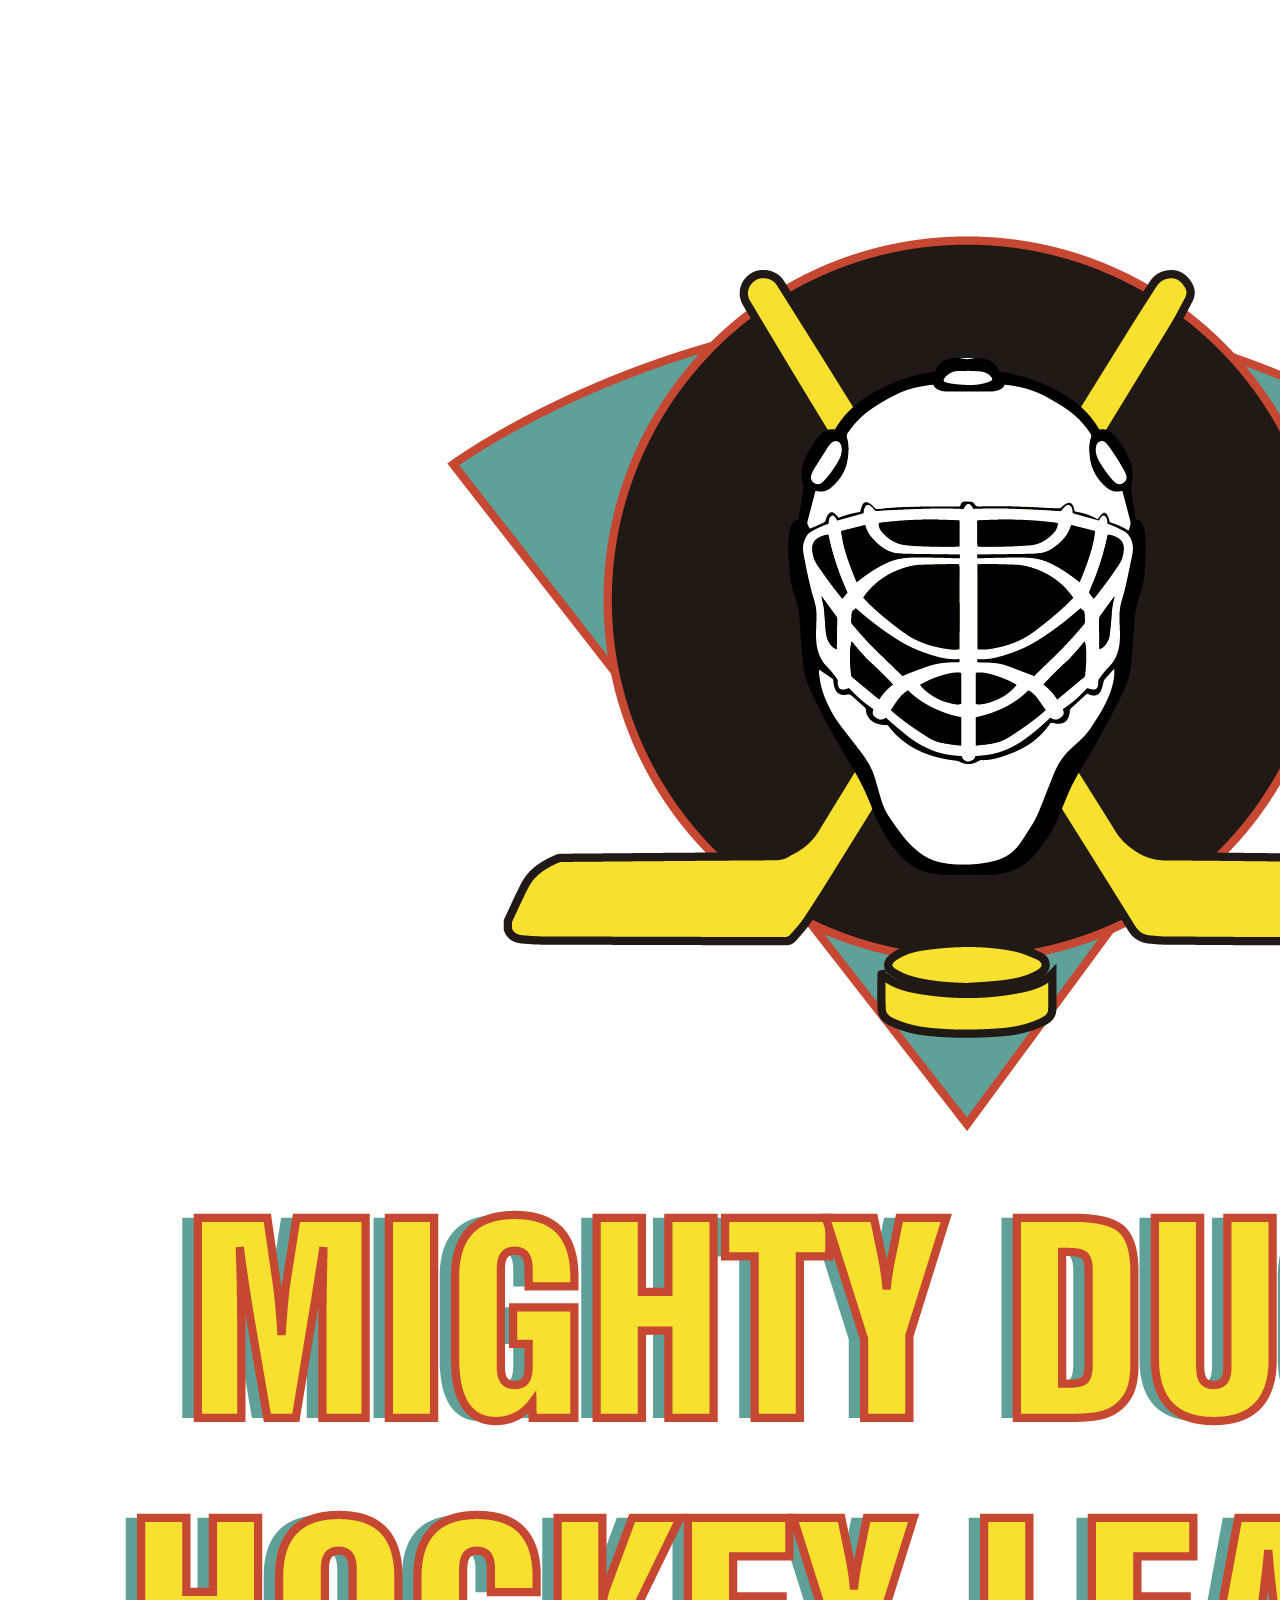
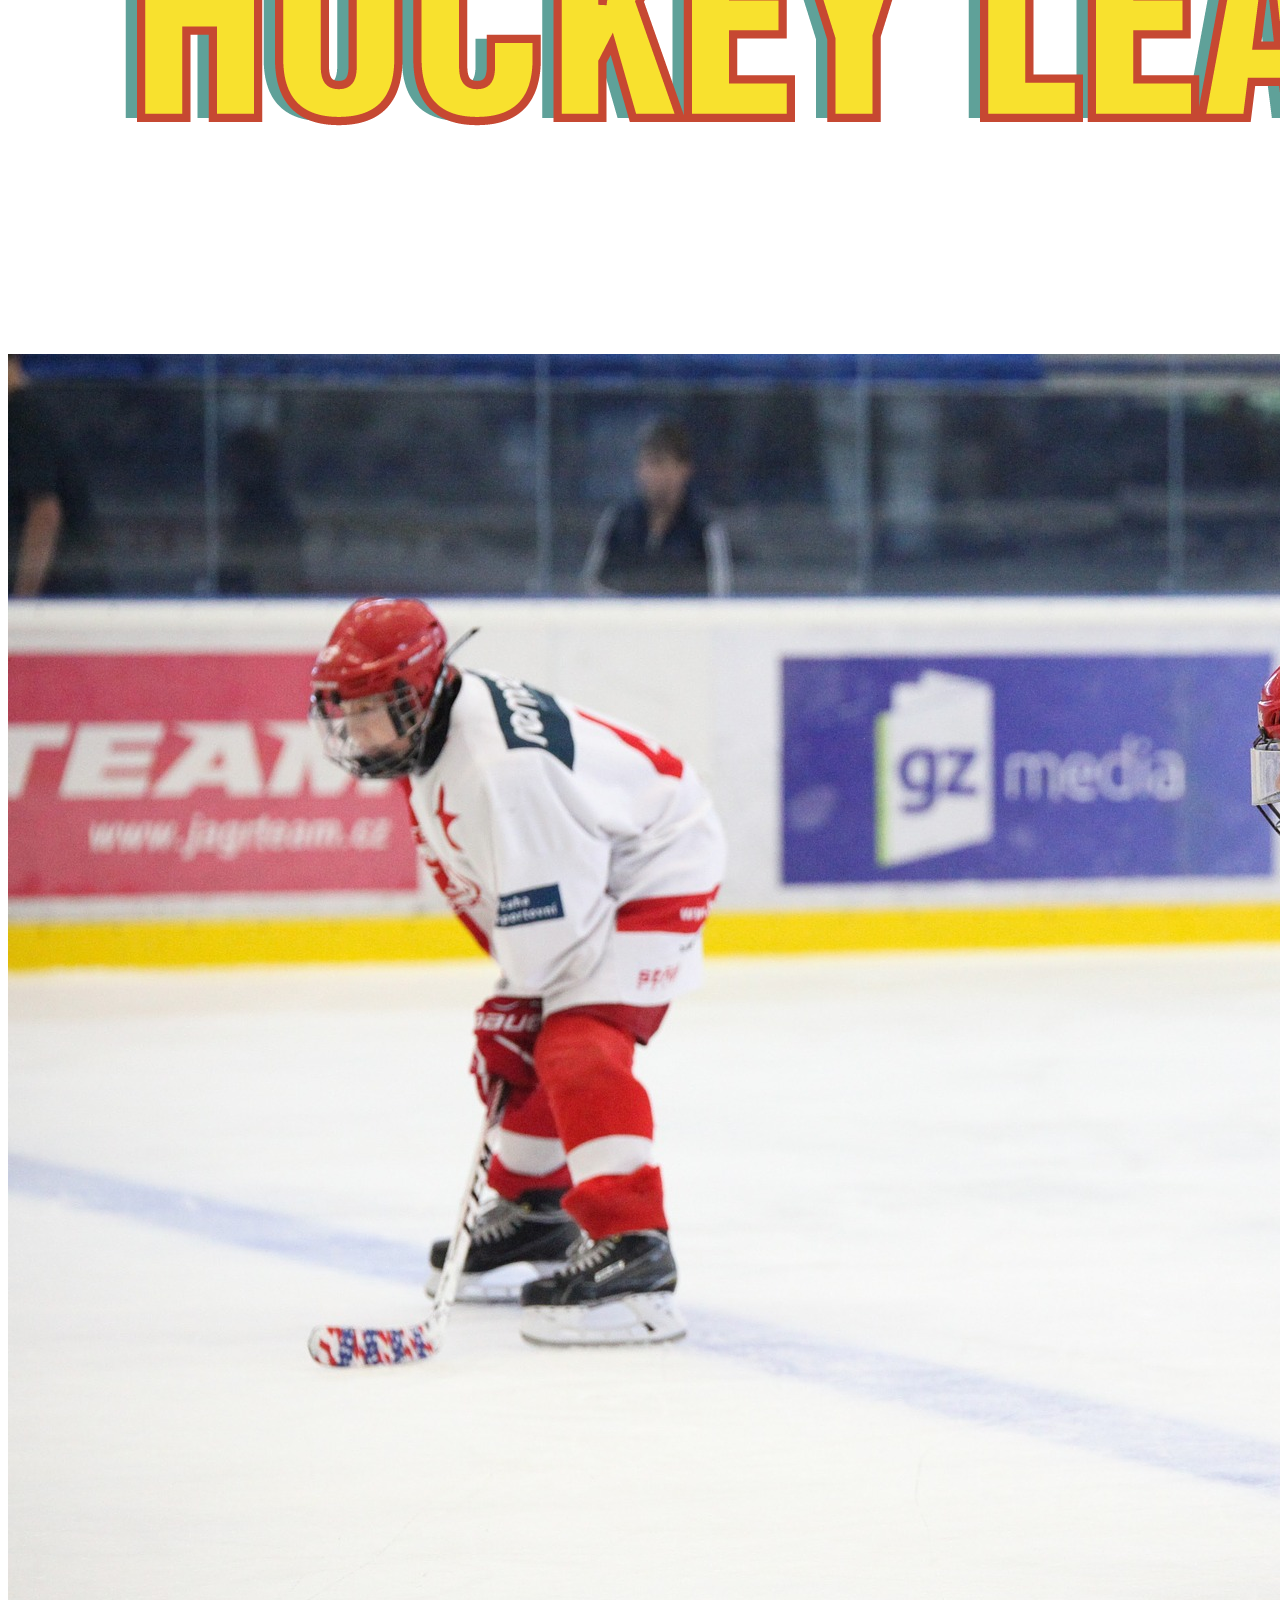
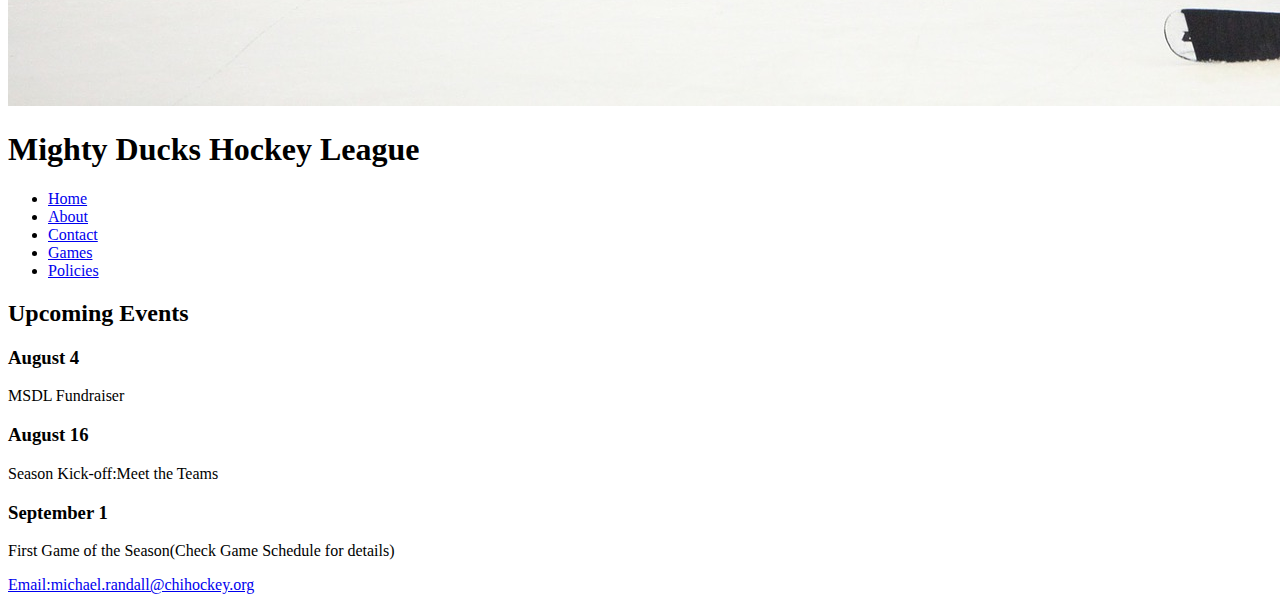
==== index.html @ ec7199d5 "Cree carpetas,inclui images,cree archivo de style" ====
<!DOCTYPE html>
<html lang="en">

<head>
    <meta charset="UTF-8">
    <meta http-equiv="X-UA-Compatible" content="IE=edge">
    <meta name="viewport" content="width=device-width, initial-scale=1.0">
    <link rel="stylesheet" href="./assets/style/style.css">
    <title>MDHL</title>
</head>

<body>
    <div class="container">
        <header class="header__container">
            <img src="./assets/images/LogoMightyducks-01.png" alt="" class="header__logo">
            <img src="./assets/images/hockey3.jpg" alt="" class="header__img">
            <h1 class="header__title">Mighty Ducks Hockey League</h1>
            <nav>
                <ul class="menu__links">
                    <li class="menu__link"><a href="#">Home</a></li>
                    <li class="menu__link"><a href="./about.html">About</a></li>
                    <li class="menu__link"><a href="./contact.html">Contact</a></li>
                    <li class="menu__link"><a href="./games.html">Games</a></li>
                    <li class="menu__link"><a href="./policies.html">Policies</a></li>
                </ul>
            </nav>
        </header>
        <main class="main">
            <section class="calendar">
                <h2 class="calendar__title h2">Upcoming Events</h2>
                <div class="calendar__container">
                    <article class="calendar__item">
                        <h3 class="calendar__subtitle">August 4</h3>
                        <p class="calendar__paragraph">MSDL Fundraiser</p>
                    </article>
                    <article class="calendar__item">
                        <h3 class="calendar__subtitle">August 16</h3>
                        <p class="calendar__paragraph">Season Kick-off:Meet the Teams</p>
                    </article>
                    <article class="calendar__item">
                        <h3 class="calendar__subtitle">September 1</h3>
                        <p class="calendar__paragraph">First Game of the Season(Check Game Schedule for details) </p>
                    </article>
                </div>
            </section>
            <aside>
            </aside>
        </main>
        <footer class="footer">
        <a href="Phone:(630)690-8132"></a>
            <a href="mailto:#">Email:michael.randall@chihockey.org</a>
    
        </footer>
    </div>
</body>

</html>
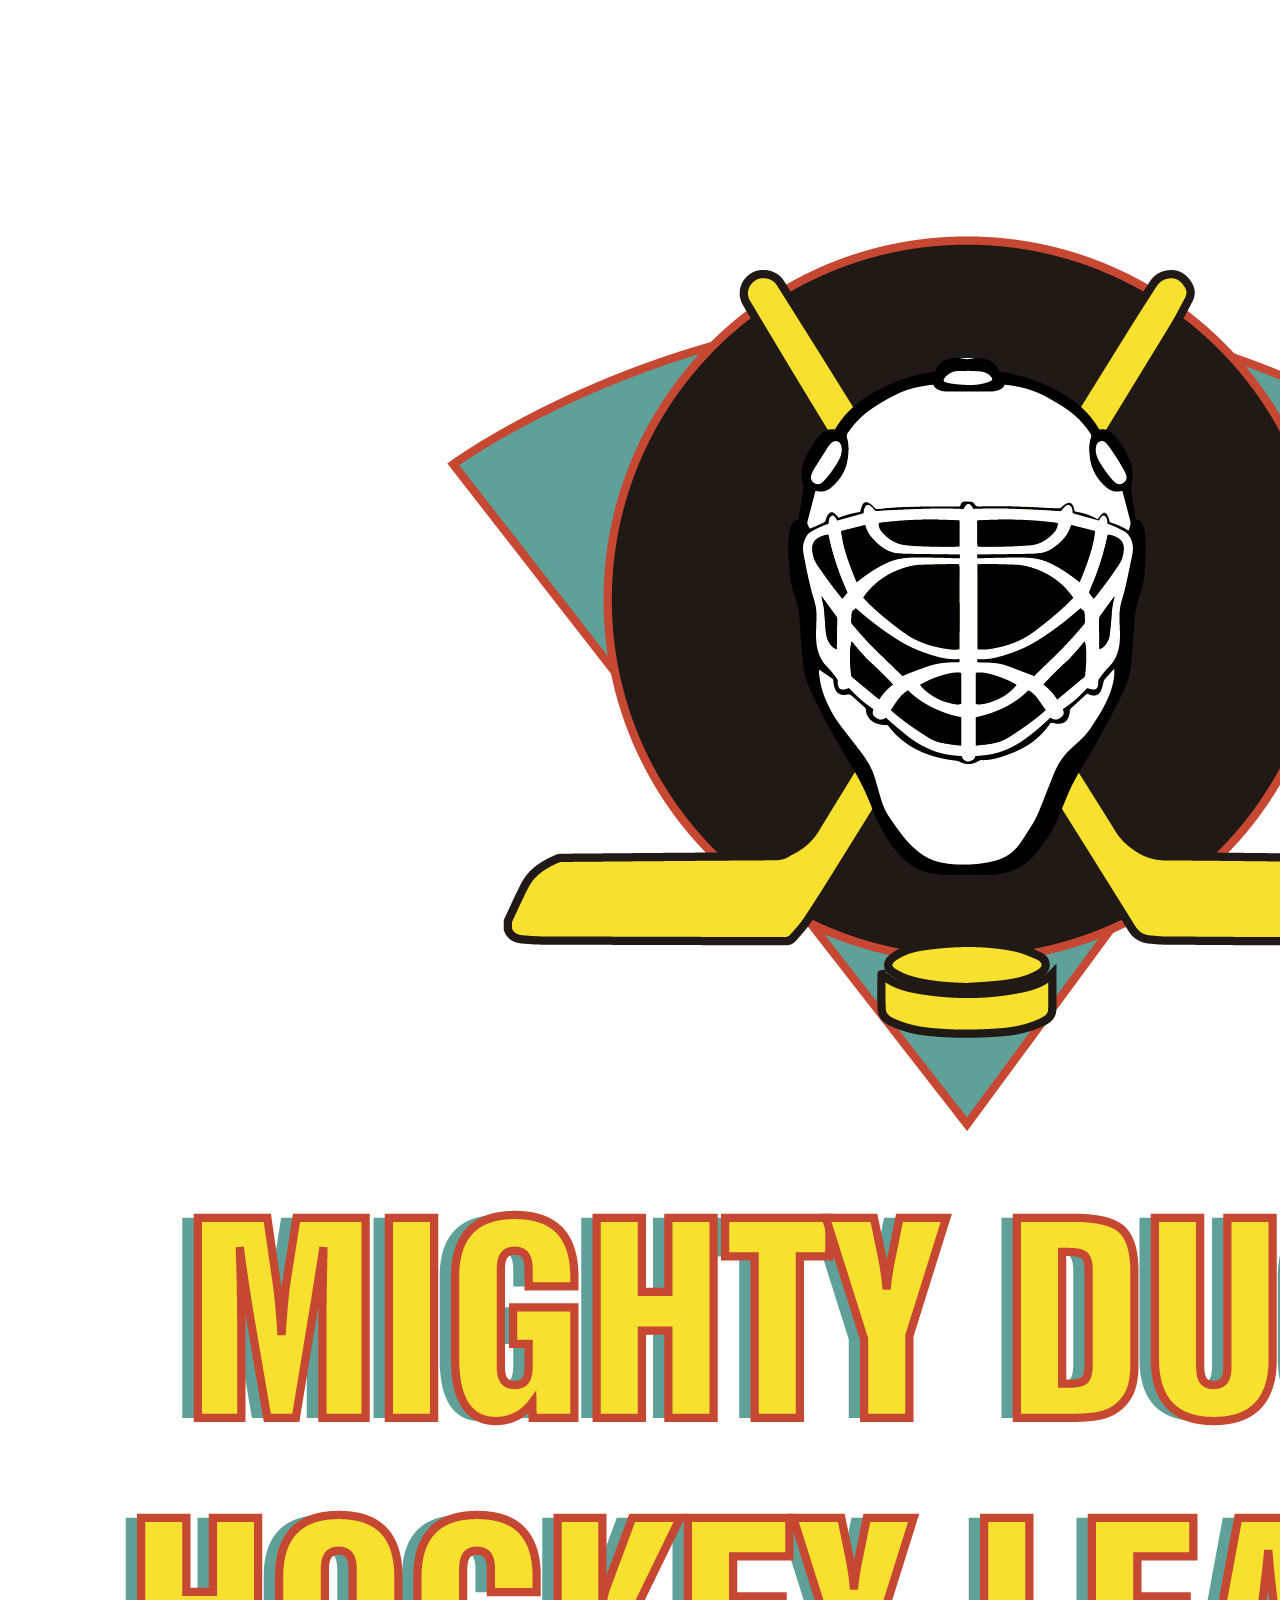
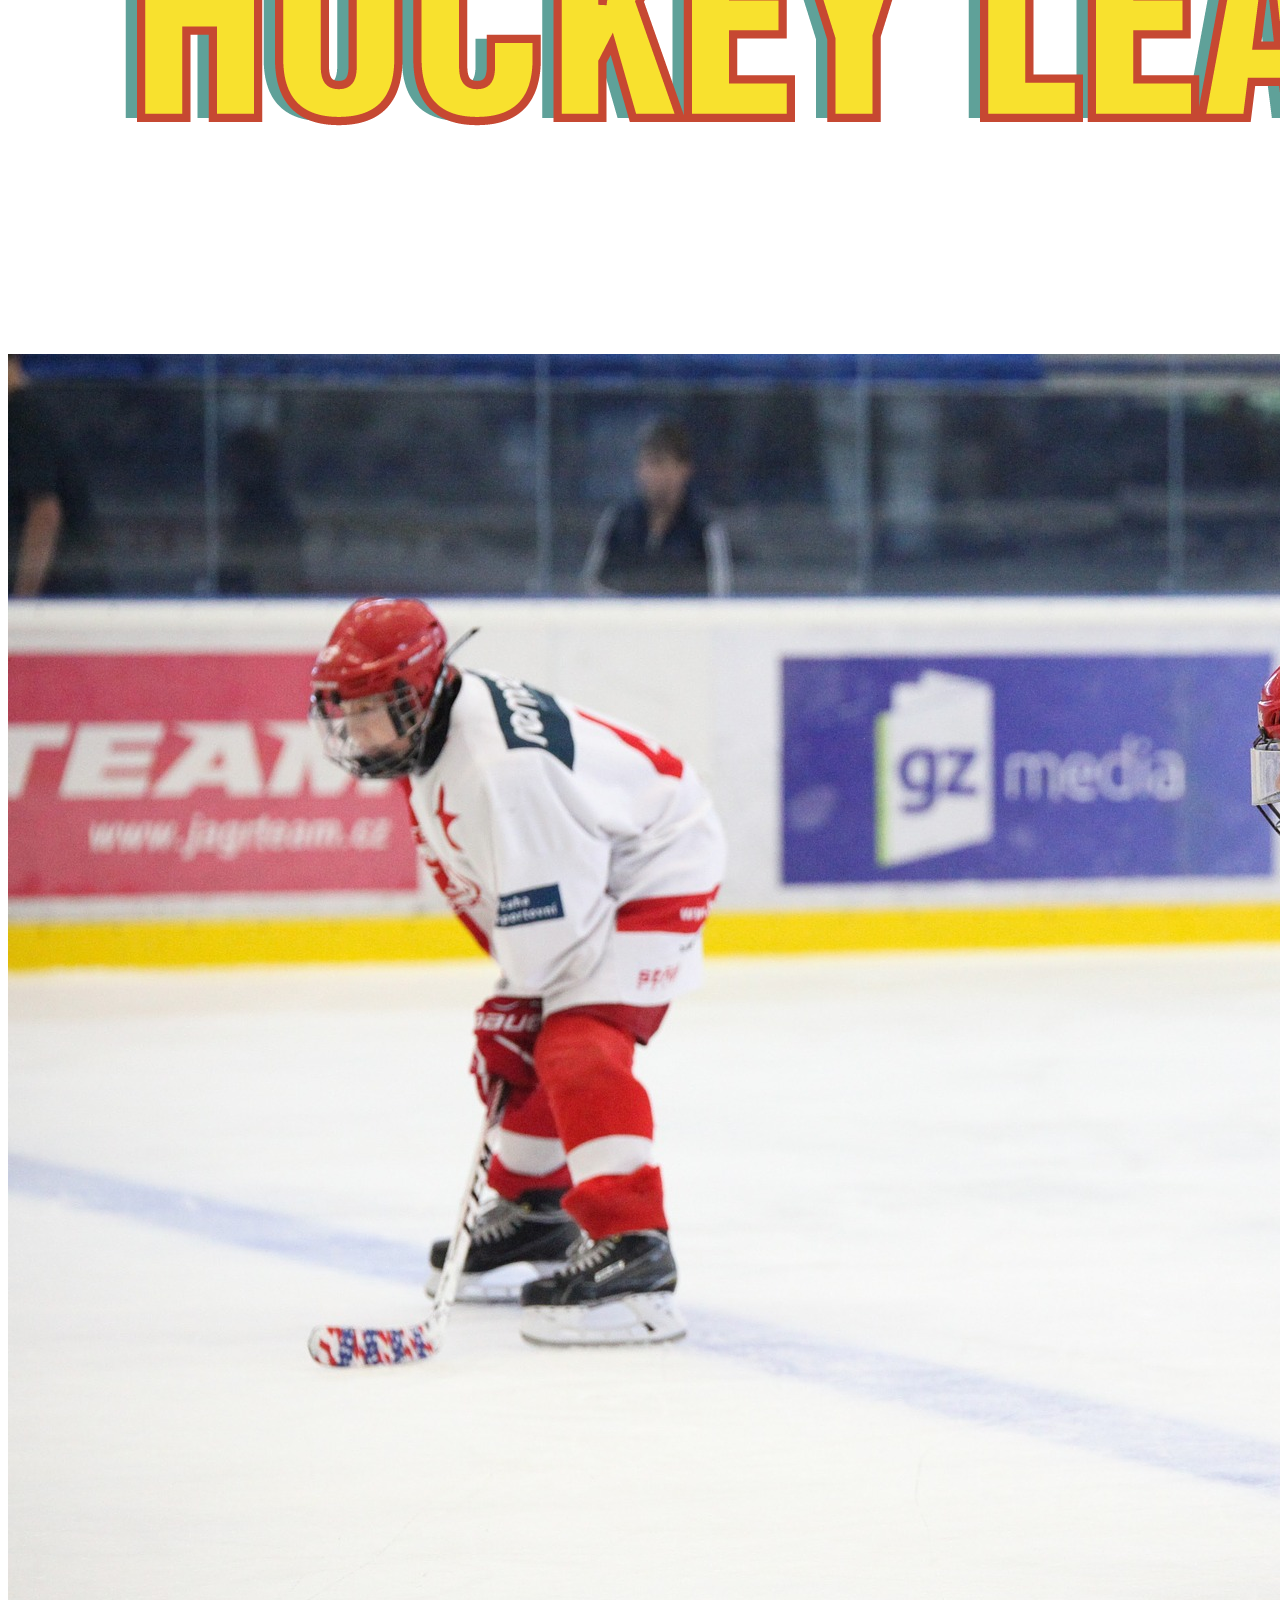
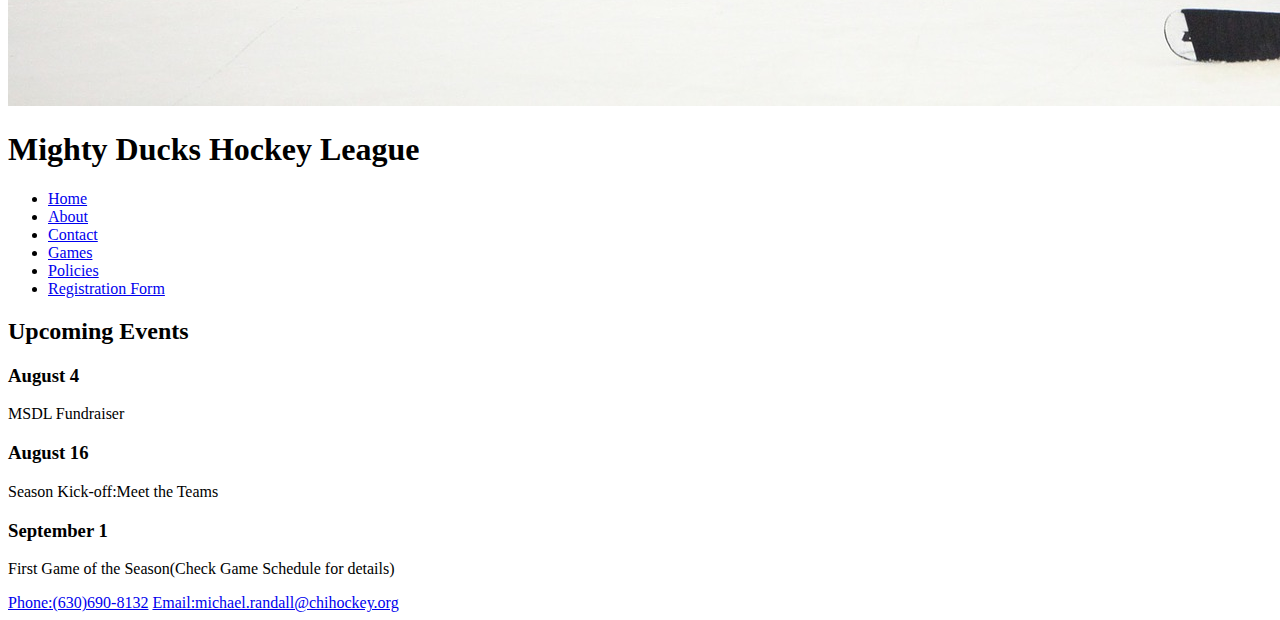
==== commit 0562503c: "formulario :Name y Address" ====
--- a/index.html
+++ b/index.html
@@ -6,6 +6,7 @@
     <meta http-equiv="X-UA-Compatible" content="IE=edge">
     <meta name="viewport" content="width=device-width, initial-scale=1.0">
     <link rel="stylesheet" href="./assets/style/style.css">
+    <link rel="icon" type="image/jpg" href="./assets/images/favicon.ico"/>
     <title>MDHL</title>
 </head>
 
@@ -14,6 +15,7 @@
         <header class="header__container">
             <img src="./assets/images/LogoMightyducks-01.png" alt="" class="header__logo">
             <img src="./assets/images/hockey3.jpg" alt="" class="header__img">
+
             <h1 class="header__title">Mighty Ducks Hockey League</h1>
             <nav>
                 <ul class="menu__links">
@@ -22,36 +24,35 @@
                     <li class="menu__link"><a href="./contact.html">Contact</a></li>
                     <li class="menu__link"><a href="./games.html">Games</a></li>
                     <li class="menu__link"><a href="./policies.html">Policies</a></li>
+                    <li class="menu__link"><a href="./registrationform.html">Registration Form</a></li>
                 </ul>
             </nav>
         </header>
+        <h2 class="subtitle">Upcoming Events</h2>
         <main class="main">
-            <section class="calendar">
-                <h2 class="calendar__title h2">Upcoming Events</h2>
-                <div class="calendar__container">
-                    <article class="calendar__item">
-                        <h3 class="calendar__subtitle">August 4</h3>
-                        <p class="calendar__paragraph">MSDL Fundraiser</p>
-                    </article>
-                    <article class="calendar__item">
-                        <h3 class="calendar__subtitle">August 16</h3>
-                        <p class="calendar__paragraph">Season Kick-off:Meet the Teams</p>
-                    </article>
-                    <article class="calendar__item">
-                        <h3 class="calendar__subtitle">September 1</h3>
-                        <p class="calendar__paragraph">First Game of the Season(Check Game Schedule for details) </p>
-                    </article>
-                </div>
+
+
+            <section>
+                <h3>August 4</h3>
+                <p>MSDL Fundraiser</p>
+                <h3>August 16</h3>
+                <p>Season Kick-off:Meet the Teams</p>
+                <h3>September 1</h3>
+                <p>First Game of the Season(Check Game Schedule for details) </p>
             </section>
-            <aside>
-            </aside>
+
+
+
         </main>
-        <footer class="footer">
-        <a href="Phone:(630)690-8132"></a>
+
+    </div>
+    <footer class="footer">
+        
+            <a href="Phone:(630)690-8132">Phone:(630)690-8132</a>
             <a href="mailto:#">Email:michael.randall@chihockey.org</a>
-    
-        </footer>
-    </div>
+        
+
+    </footer>
 </body>
 
 </html>